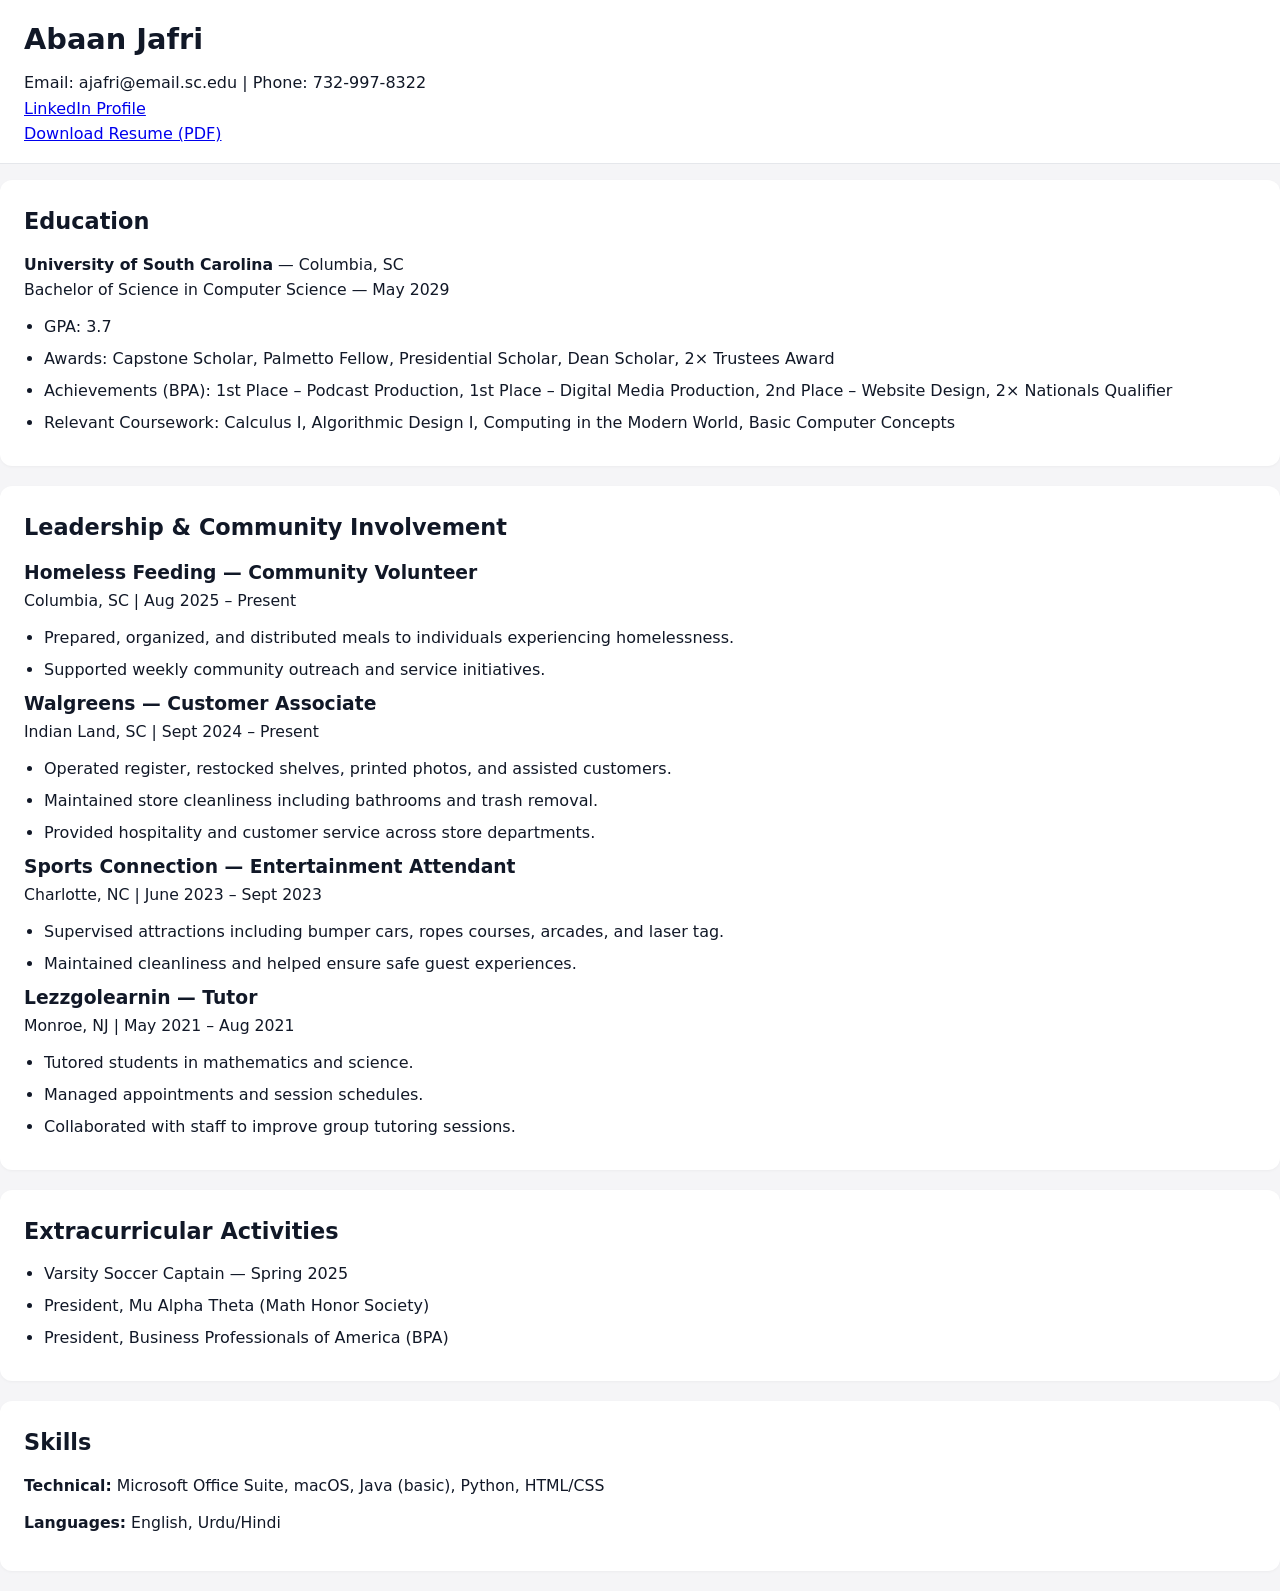
==== resume.html @ e400b4a8 "Create resume.html" ====
<!doctype html>
<html lang="en">
<head>
  <meta charset="utf-8" />
  <meta name="viewport" content="width=device-width, initial-scale=1" />
  <title>Abaan Jafri – Resume</title>
  <link rel="stylesheet" href="styles.css" />
</head>

<body>
  <header>
    <h1>Abaan Jafri</h1>
    <p>Email: ajafri@email.sc.edu | Phone: 732-997-8322</p>
    <p><a href="https://www.linkedin.com/in/abaan-jafri" target="_blank">LinkedIn Profile</a></p>
    <p><a href="Abaan_Jafri_Resume.pdf" download class="button">Download Resume (PDF)</a></p>
  </header>

  <section>
    <h2>Education</h2>
    <p><strong>University of South Carolina</strong> — Columbia, SC<br>
    Bachelor of Science in Computer Science — May 2029</p>
    <ul>
      <li>GPA: 3.7</li>
      <li>Awards: Capstone Scholar, Palmetto Fellow, Presidential Scholar, Dean Scholar, 2× Trustees Award</li>
      <li>Achievements (BPA): 1st Place – Podcast Production, 1st Place – Digital Media Production, 2nd Place – Website Design, 2× Nationals Qualifier</li>
      <li>Relevant Coursework: Calculus I, Algorithmic Design I, Computing in the Modern World, Basic Computer Concepts</li>
    </ul>
  </section>

  <section>
    <h2>Leadership & Community Involvement</h2>
    <h3>Homeless Feeding — Community Volunteer</h3>
    <p>Columbia, SC | Aug 2025 – Present</p>
    <ul>
      <li>Prepared, organized, and distributed meals to individuals experiencing homelessness.</li>
      <li>Supported weekly community outreach and service initiatives.</li>
    </ul>

    <h3>Walgreens — Customer Associate</h3>
    <p>Indian Land, SC | Sept 2024 – Present</p>
    <ul>
      <li>Operated register, restocked shelves, printed photos, and assisted customers.</li>
      <li>Maintained store cleanliness including bathrooms and trash removal.</li>
      <li>Provided hospitality and customer service across store departments.</li>
    </ul>

    <h3>Sports Connection — Entertainment Attendant</h3>
    <p>Charlotte, NC | June 2023 – Sept 2023</p>
    <ul>
      <li>Supervised attractions including bumper cars, ropes courses, arcades, and laser tag.</li>
      <li>Maintained cleanliness and helped ensure safe guest experiences.</li>
    </ul>

    <h3>Lezzgolearnin — Tutor</h3>
    <p>Monroe, NJ | May 2021 – Aug 2021</p>
    <ul>
      <li>Tutored students in mathematics and science.</li>
      <li>Managed appointments and session schedules.</li>
      <li>Collaborated with staff to improve group tutoring sessions.</li>
    </ul>
  </section>

  <section>
    <h2>Extracurricular Activities</h2>
    <ul>
      <li>Varsity Soccer Captain — Spring 2025</li>
      <li>President, Mu Alpha Theta (Math Honor Society)</li>
      <li>President, Business Professionals of America (BPA)</li>
    </ul>
  </section>

  <section>
    <h2>Skills</h2>
    <p><strong>Technical:</strong> Microsoft Office Suite, macOS, Java (basic), Python, HTML/CSS</p>
    <p><strong>Languages:</strong> English, Urdu/Hindi</p>
  </section>
</body>
</html>
---- styles.css ----
/* Basic Reset */
* {
  box-sizing: border-box;
  margin: 0;
  padding: 0;
}

/* Global Styles */
body {
  font-family: system-ui, -apple-system, BlinkMacSystemFont, "Segoe UI", sans-serif;
  line-height: 1.6;
  background-color: #f5f5f7;
  color: #111827;
}

main {
  max-width: 960px;
  margin: 0 auto;
  padding: 1.5rem;
}

/* Header & Nav */
header {
  background-color: #ffffff;
  border-bottom: 1px solid #e5e7eb;
  padding: 1rem 1.5rem;
  margin-bottom: 1rem;
}

header h1 {
  font-size: 1.8rem;
  margin-bottom: 0.5rem;
}

nav {
  display: flex;
  flex-wrap: wrap;
  gap: 0.75rem;
}

nav a {
  text-decoration: none;
  font-size: 0.95rem;
  padding: 0.35rem 0.75rem;
  border-radius: 999px;
  border: 1px solid transparent;
  color: #374151;
}

nav a:hover {
  border-color: #d1d5db;
  background-color: #f3f4f6;
}

/* Sections */
section {
  background-color: #ffffff;
  border-radius: 0.75rem;
  padding: 1.5rem;
  margin-bottom: 1.25rem;
  box-shadow: 0 1px 3px rgba(0, 0, 0, 0.04);
}

section h2 {
  margin-bottom: 0.75rem;
  font-size: 1.4rem;
  color: #111827;
}

section p {
  margin-bottom: 0.75rem;
  font-size: 0.98rem;
}

/* Lists */
ul {
  padding-left: 1.25rem;
}

ul li {
  margin-bottom: 0.4rem;
}

/* Affinity Diagram */
.affinity-board {
  display: grid;
  grid-template-columns: repeat(auto-fit, minmax(200px, 1fr));
  gap: 1rem;
  margin: 1rem 0 1.25rem;
}

.cluster {
  background-color: #f9fafb;
  border-radius: 0.75rem;
  padding: 0.75rem 1rem;
  border: 1px solid #e5e7eb;
}

.stickies {
  list-style: none;
  padding-left: 0;
}

.stickies li {
  background-color: #fef9c3;
  border-radius: 0.35rem;
  padding: 0.4rem 0.5rem;
  margin-bottom: 0.35rem;
  font-size: 0.9rem;
  border: 1px solid #eab30833;
}

/* Buttons */
.links-row {
  display: flex;
  flex-wrap: wrap;
  gap: 0.75rem;
  margin: 1rem 0;
}

.btn {
  padding: 0.5rem 1rem;
  border-radius: 999px;
  text-decoration: none;
  font-size: 0.95rem;
  background-color: #111827;
  color: white;
  border: 1px solid #111827;
}

.btn:hover {
  background-color: #1f2937;
}

.btn-ghost {
  padding: 0.5rem 1rem;
  border-radius: 999px;
  text-decoration: none;
  font-size: 0.95rem;
  border: 1px solid #d1d5db;
  background-color: #ffffff;
  color: #111827;
}

.btn-ghost:hover {
  background-color: #f3f4f6;
}

/* Footer */
footer {
  text-align: center;
  font-size: 0.85rem;
  color: #6b7280;
  padding: 1.25rem 0 1.5rem;
}
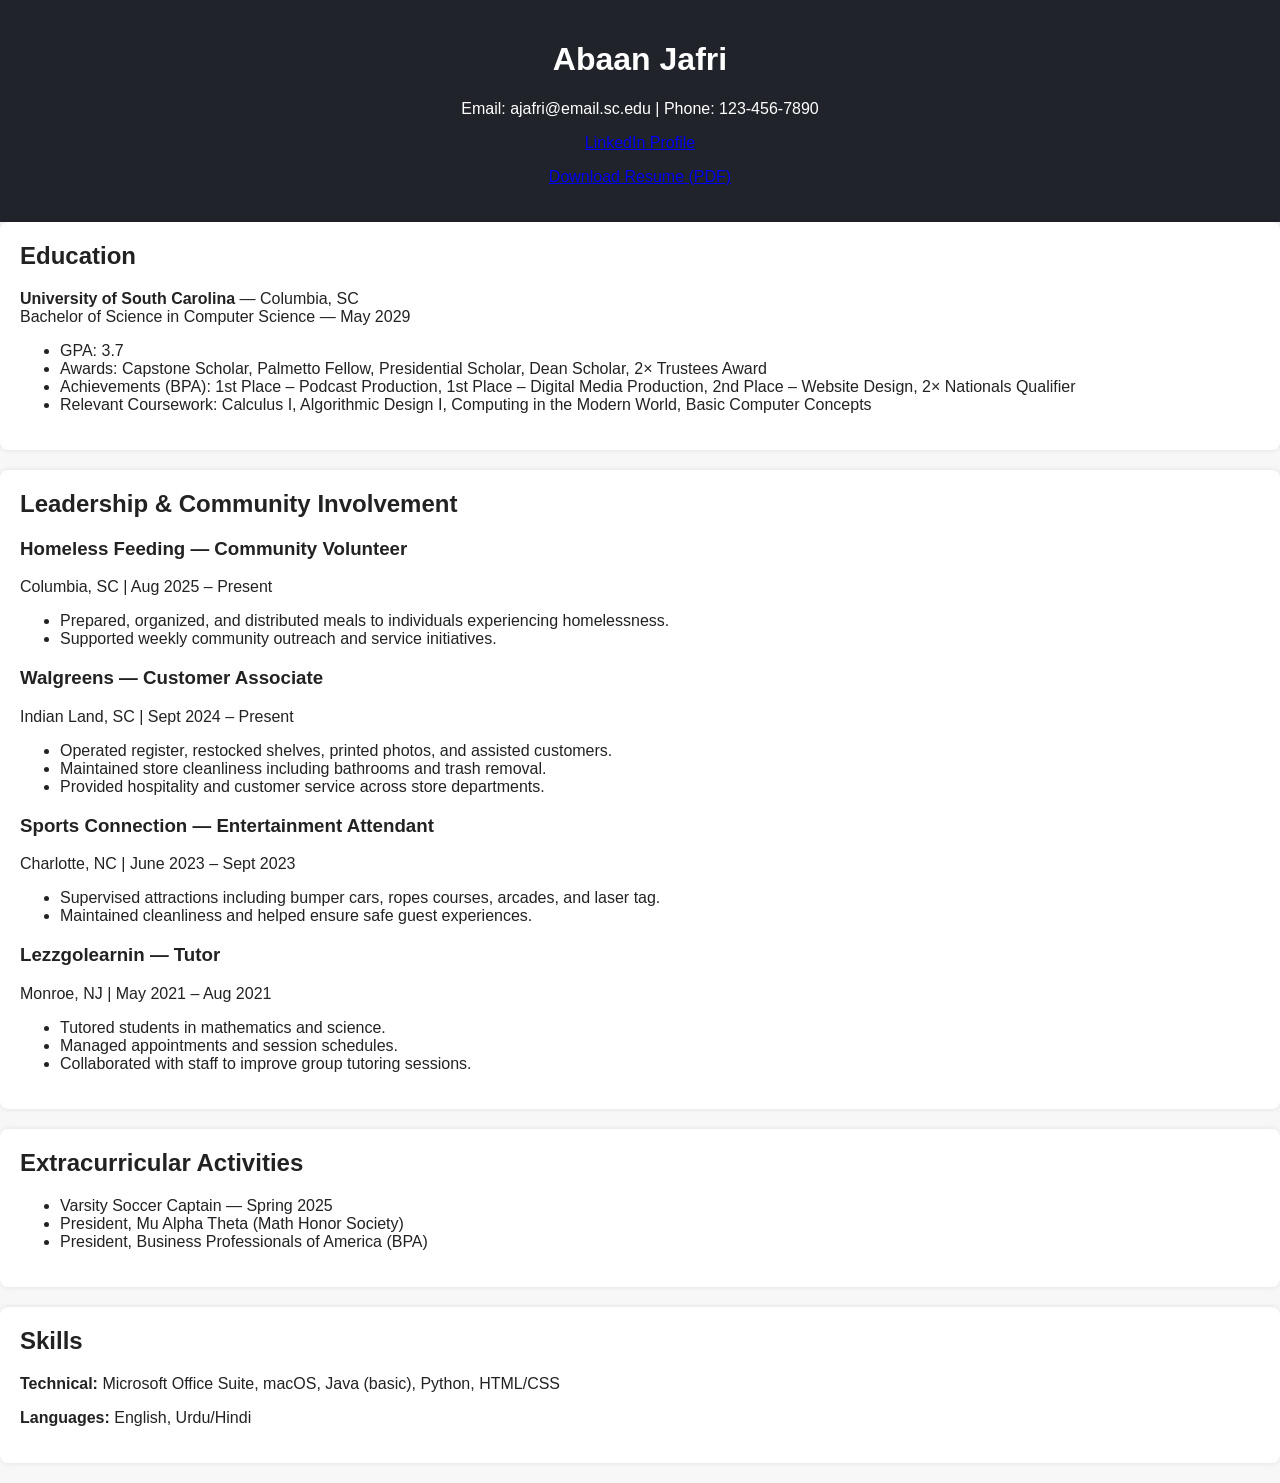
==== commit f640ab29: "Update resume.html" ====
--- a/resume.html
+++ b/resume.html
@@ -10,7 +10,7 @@
 <body>
   <header>
     <h1>Abaan Jafri</h1>
-    <p>Email: ajafri@email.sc.edu | Phone: 732-997-8322</p>
+    <p>Email: ajafri@email.sc.edu | Phone: 123-456-7890</p>
     <p><a href="https://www.linkedin.com/in/abaan-jafri" target="_blank">LinkedIn Profile</a></p>
     <p><a href="Abaan_Jafri_Resume.pdf" download class="button">Download Resume (PDF)</a></p>
   </header>
--- a/styles.css
+++ b/styles.css
@@ -1,155 +1,109 @@
-/* Basic Reset */
-* {
-  box-sizing: border-box;
+/* Basic page styling */
+body {
+  font-family: Arial, sans-serif;
   margin: 0;
   padding: 0;
+  background: #f7f7f7;
+  color: #222;
 }
 
-/* Global Styles */
-body {
-  font-family: system-ui, -apple-system, BlinkMacSystemFont, "Segoe UI", sans-serif;
-  line-height: 1.6;
-  background-color: #f5f5f7;
-  color: #111827;
+header {
+  text-align: center;
+  padding: 20px;
+  background-color: #20232a;
+  color: white;
+}
+
+nav a {
+  margin: 0 10px;
+  text-decoration: none;
+  color: #61dafb;
 }
 
 main {
-  max-width: 960px;
-  margin: 0 auto;
-  padding: 1.5rem;
+  max-width: 900px;
+  margin: auto;
+  padding: 20px;
 }
 
-/* Header & Nav */
-header {
-  background-color: #ffffff;
-  border-bottom: 1px solid #e5e7eb;
-  padding: 1rem 1.5rem;
-  margin-bottom: 1rem;
+section {
+  background: white;
+  padding: 20px;
+  margin-bottom: 20px;
+  border-radius: 8px;
+  box-shadow: 0 0 5px rgba(0,0,0,0.1);
 }
 
-header h1 {
-  font-size: 1.8rem;
-  margin-bottom: 0.5rem;
+h2 {
+  margin-top: 0;
 }
 
-nav {
+/* Profile Photo */
+.profile-photo {
+  width: 180px;
+  height: 180px;
+  border-radius: 50%;
+  object-fit: cover;
+  display: block;
+  margin: 20px auto;
+  border: 3px solid #ccc;
+}
+
+/* Buttons */
+.btn {
+  background-color: #007bff;
+  color: white;
+  padding: 10px 16px;
+  border-radius: 5px;
+  text-decoration: none;
+  display: inline-block;
+  margin-right: 10px;
+}
+
+.btn:hover {
+  background-color: #0056b3;
+}
+
+.btn-ghost {
+  background-color: transparent;
+  border: 2px solid #007bff;
+  color: #007bff;
+  padding: 8px 14px;
+  border-radius: 5px;
+  text-decoration: none;
+}
+
+.btn-ghost:hover {
+  background-color: #007bff;
+  color: white;
+}
+
+/* Affinity diagram styling */
+.affinity-board {
   display: flex;
   flex-wrap: wrap;
-  gap: 0.75rem;
-}
-
-nav a {
-  text-decoration: none;
-  font-size: 0.95rem;
-  padding: 0.35rem 0.75rem;
-  border-radius: 999px;
-  border: 1px solid transparent;
-  color: #374151;
-}
-
-nav a:hover {
-  border-color: #d1d5db;
-  background-color: #f3f4f6;
-}
-
-/* Sections */
-section {
-  background-color: #ffffff;
-  border-radius: 0.75rem;
-  padding: 1.5rem;
-  margin-bottom: 1.25rem;
-  box-shadow: 0 1px 3px rgba(0, 0, 0, 0.04);
-}
-
-section h2 {
-  margin-bottom: 0.75rem;
-  font-size: 1.4rem;
-  color: #111827;
-}
-
-section p {
-  margin-bottom: 0.75rem;
-  font-size: 0.98rem;
-}
-
-/* Lists */
-ul {
-  padding-left: 1.25rem;
-}
-
-ul li {
-  margin-bottom: 0.4rem;
-}
-
-/* Affinity Diagram */
-.affinity-board {
-  display: grid;
-  grid-template-columns: repeat(auto-fit, minmax(200px, 1fr));
-  gap: 1rem;
-  margin: 1rem 0 1.25rem;
+  gap: 20px;
 }
 
 .cluster {
-  background-color: #f9fafb;
-  border-radius: 0.75rem;
-  padding: 0.75rem 1rem;
-  border: 1px solid #e5e7eb;
-}
-
-.stickies {
-  list-style: none;
-  padding-left: 0;
+  flex: 1 1 200px;
+  background: #eef2f5;
+  padding: 10px;
+  border-radius: 8px;
 }
 
 .stickies li {
-  background-color: #fef9c3;
-  border-radius: 0.35rem;
-  padding: 0.4rem 0.5rem;
-  margin-bottom: 0.35rem;
-  font-size: 0.9rem;
-  border: 1px solid #eab30833;
-}
-
-/* Buttons */
-.links-row {
-  display: flex;
-  flex-wrap: wrap;
-  gap: 0.75rem;
-  margin: 1rem 0;
-}
-
-.btn {
-  padding: 0.5rem 1rem;
-  border-radius: 999px;
-  text-decoration: none;
-  font-size: 0.95rem;
-  background-color: #111827;
-  color: white;
-  border: 1px solid #111827;
-}
-
-.btn:hover {
-  background-color: #1f2937;
-}
-
-.btn-ghost {
-  padding: 0.5rem 1rem;
-  border-radius: 999px;
-  text-decoration: none;
-  font-size: 0.95rem;
-  border: 1px solid #d1d5db;
-  background-color: #ffffff;
-  color: #111827;
-}
-
-.btn-ghost:hover {
-  background-color: #f3f4f6;
+  background: #fff7a1;
+  margin-bottom: 6px;
+  padding: 6px;
+  border-radius: 4px;
 }
 
 /* Footer */
 footer {
   text-align: center;
-  font-size: 0.85rem;
-  color: #6b7280;
-  padding: 1.25rem 0 1.5rem;
+  padding: 15px;
+  background: #20232a;
+  color: white;
+  margin-top: 20px;
 }
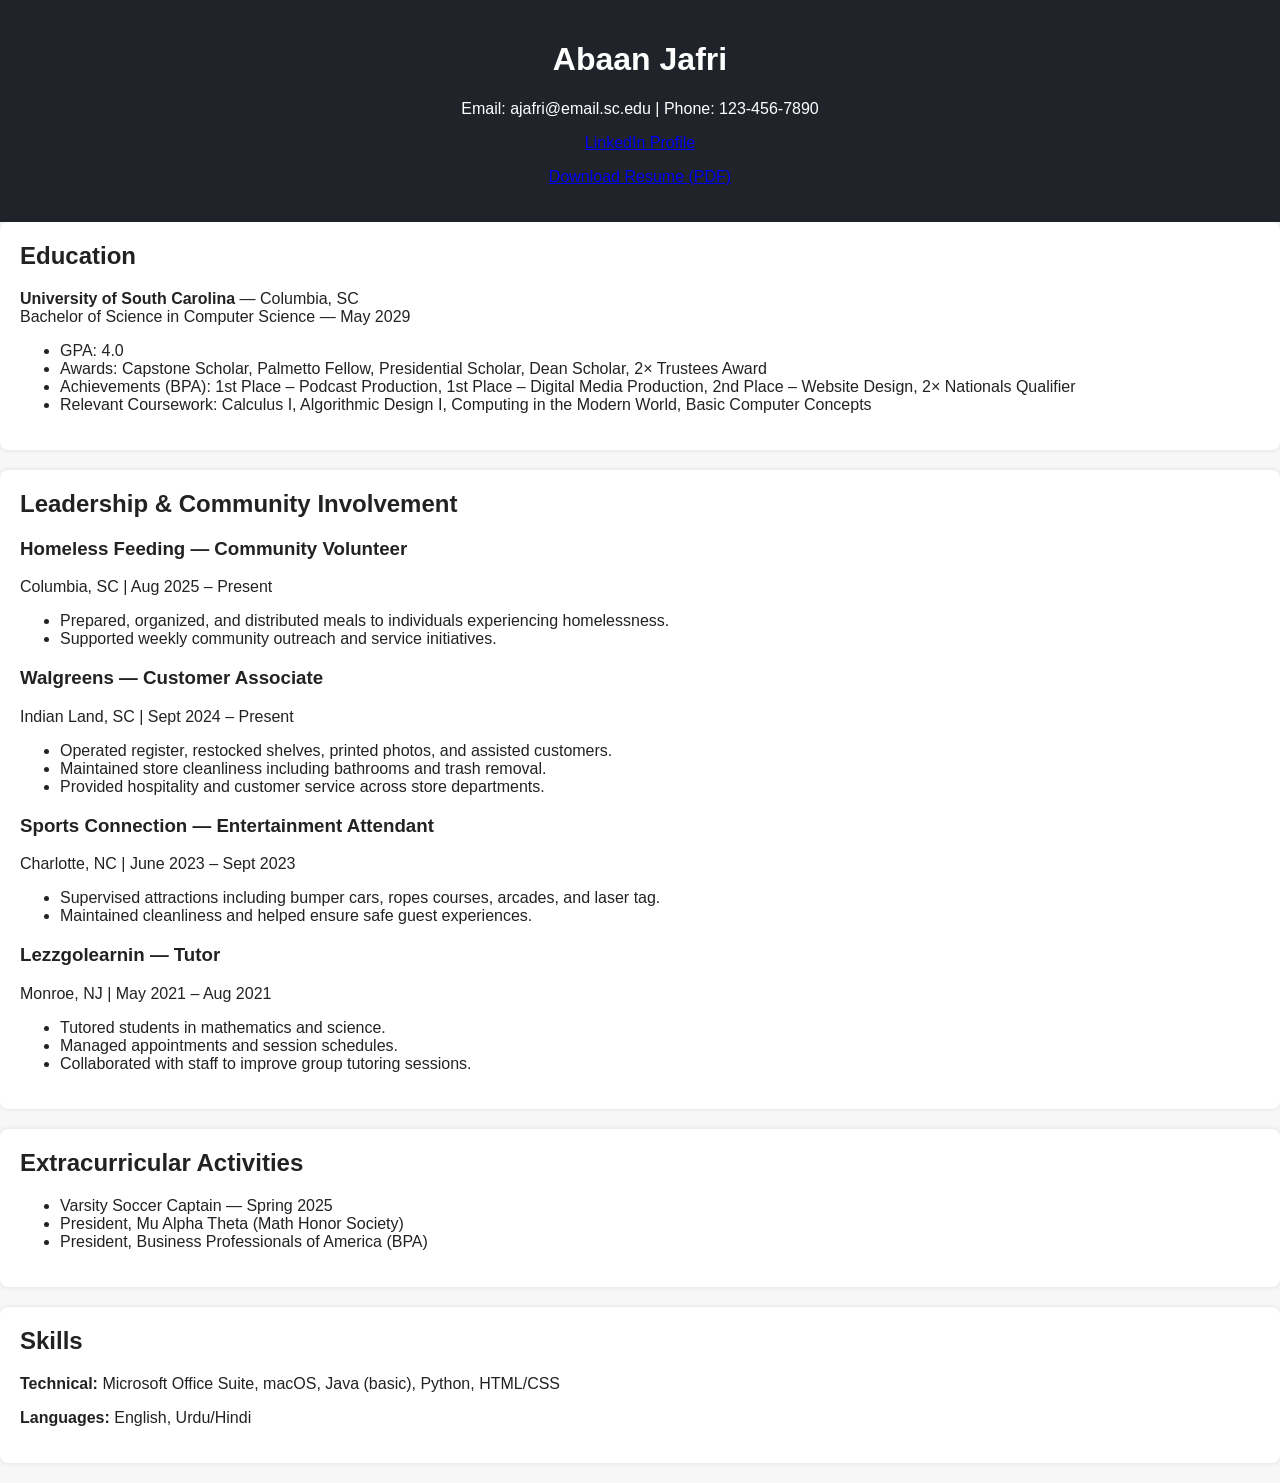
==== commit 9e010501: "Update resume.html" ====
--- a/resume.html
+++ b/resume.html
@@ -20,7 +20,7 @@
     <p><strong>University of South Carolina</strong> — Columbia, SC<br>
     Bachelor of Science in Computer Science — May 2029</p>
     <ul>
-      <li>GPA: 3.7</li>
+      <li>GPA: 4.0</li>
       <li>Awards: Capstone Scholar, Palmetto Fellow, Presidential Scholar, Dean Scholar, 2× Trustees Award</li>
       <li>Achievements (BPA): 1st Place – Podcast Production, 1st Place – Digital Media Production, 2nd Place – Website Design, 2× Nationals Qualifier</li>
       <li>Relevant Coursework: Calculus I, Algorithmic Design I, Computing in the Modern World, Basic Computer Concepts</li>
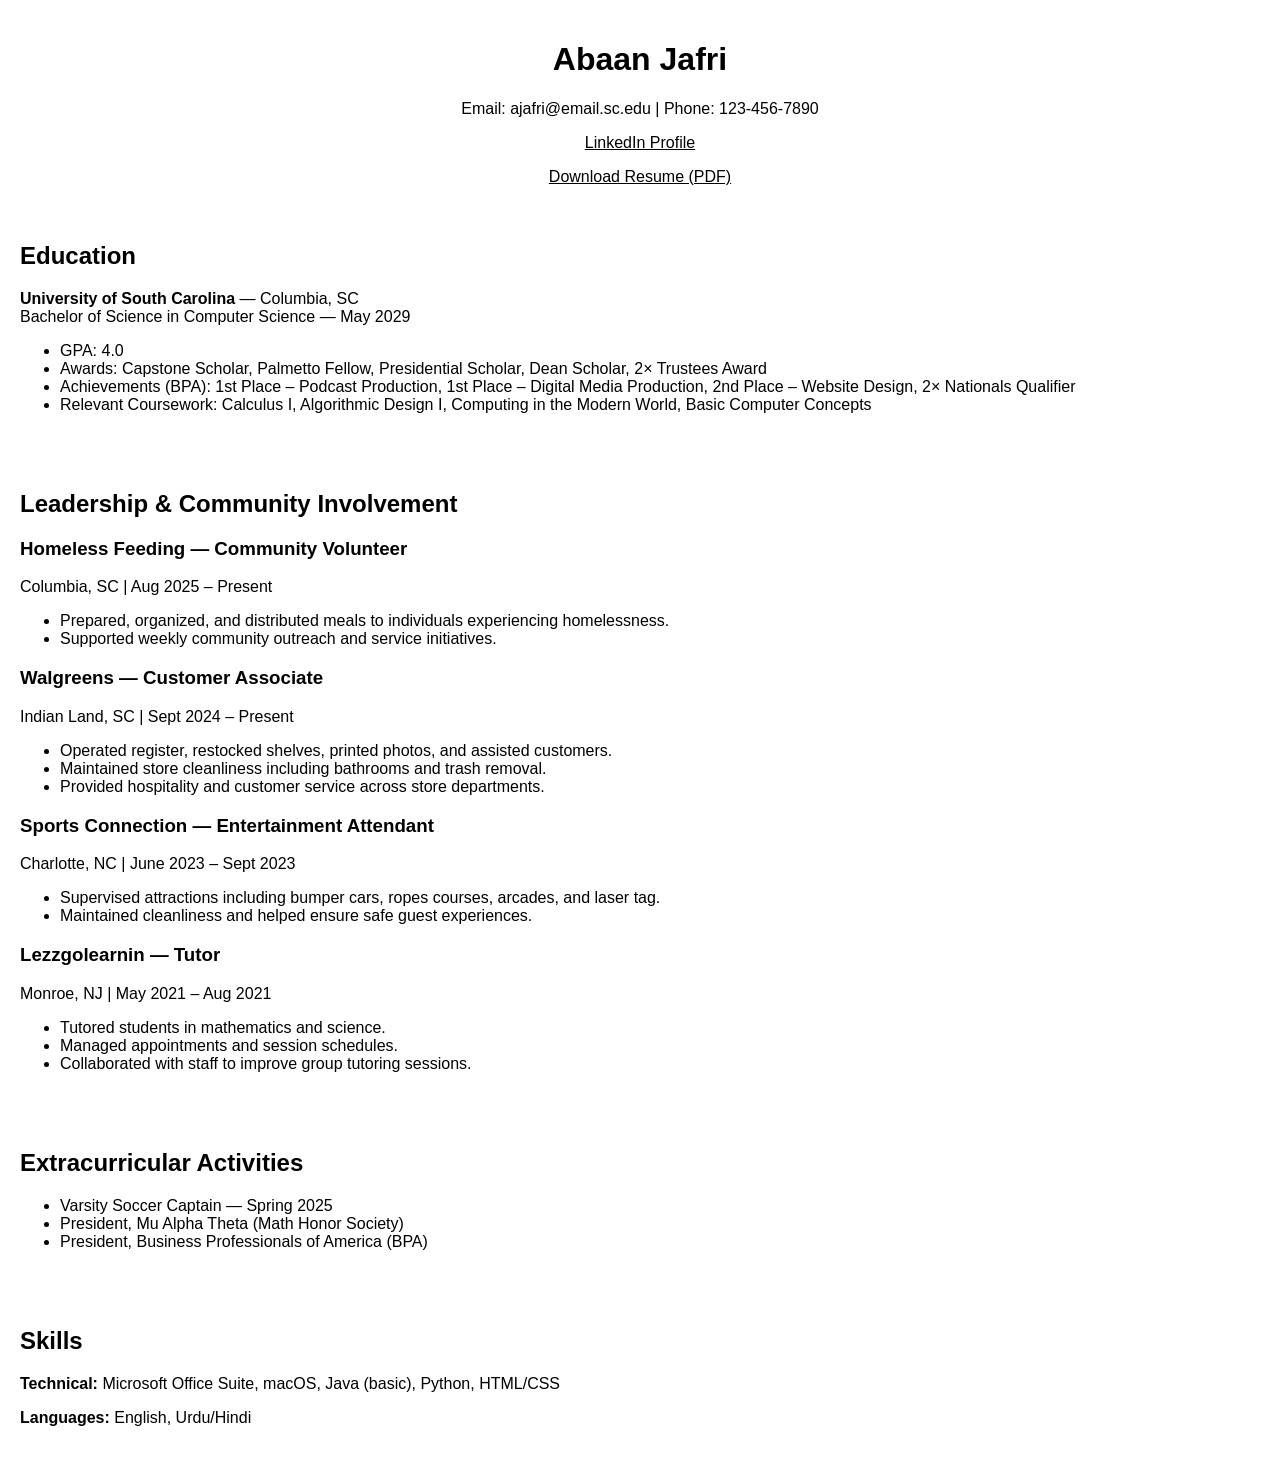
==== commit 177ca259: "Update resume.html" ====
--- a/resume.html
+++ b/resume.html
@@ -7,7 +7,8 @@
   <link rel="stylesheet" href="styles.css" />
 </head>
 
-<body>
+<body class="resume-clean">  <!-- ★ ADD THIS LINE -->
+
   <header>
     <h1>Abaan Jafri</h1>
     <p>Email: ajafri@email.sc.edu | Phone: 123-456-7890</p>
@@ -74,5 +75,6 @@
     <p><strong>Technical:</strong> Microsoft Office Suite, macOS, Java (basic), Python, HTML/CSS</p>
     <p><strong>Languages:</strong> English, Urdu/Hindi</p>
   </section>
+
 </body>
 </html>
--- a/styles.css
+++ b/styles.css
@@ -107,3 +107,14 @@
   color: white;
   margin-top: 20px;
 }
+
+/* ——————————————————————————————— */
+/* ONLY MAKE THE RESUME PAGE BLACK & WHITE */
+/* ——————————————————————————————— */
+
+.resume-clean,
+.resume-clean * {
+  background: #ffffff !important;
+  color: #000000 !important;
+  border-color: #000000 !important;
+  box-shadow: none
